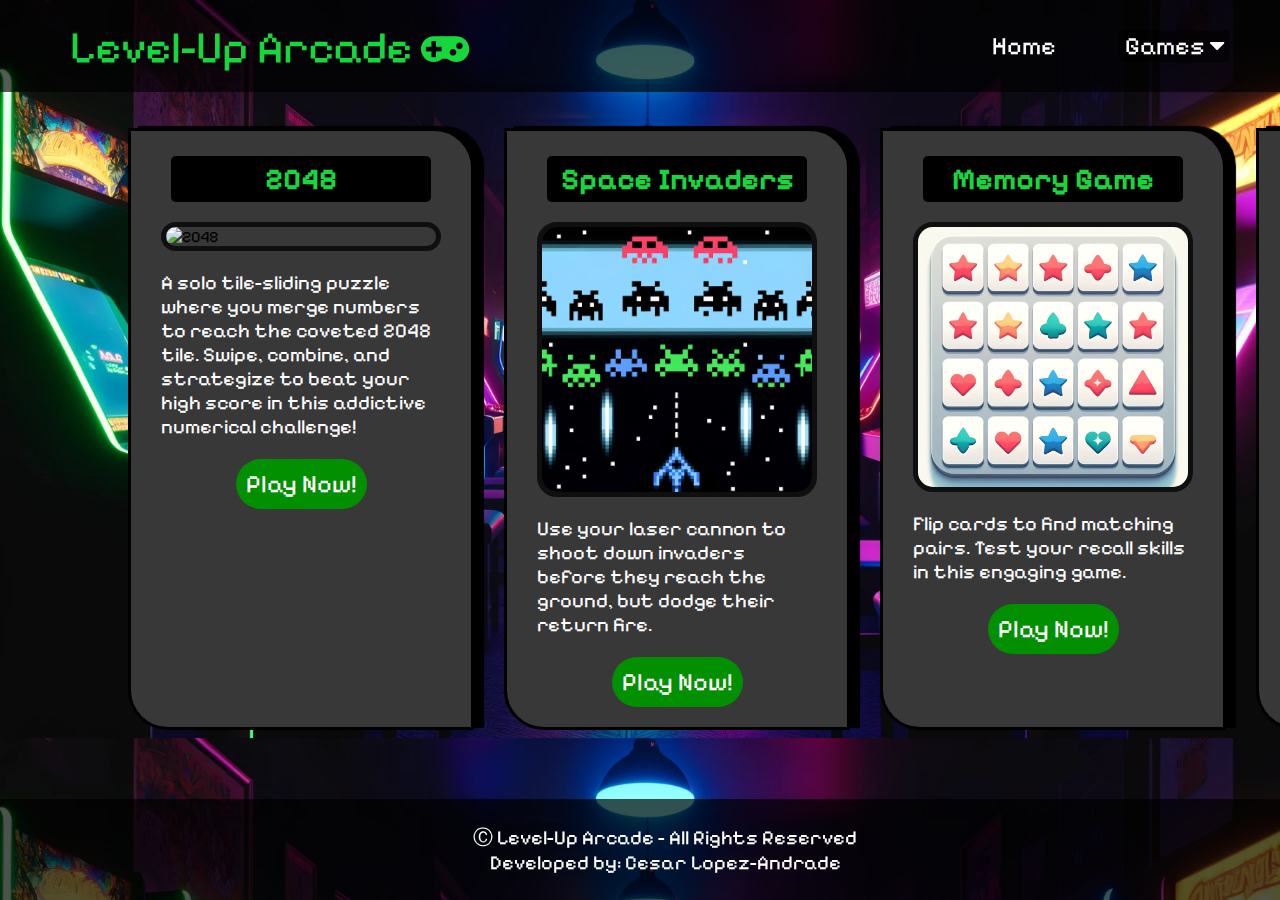
==== index.html @ 924eeeef "Created index.html file to properly launch github pages" ====
<!DOCTYPE html>
<html lang="en">
    <head>
        <meta charset="UTF-8">
        <meta name="viewport" content="width=device-width, initial-scale=1.0">
        <title>Home</title>
        <link rel="stylesheet" href="https://cdnjs.cloudflare.com/ajax/libs/font-awesome/4.7.0/css/font-awesome.min.css">
        <link rel="stylesheet" href="./css/style.css">
        <link rel="stylesheet" href="./css/home.css">
    </head>
    <body>
        <header>
            <nav class="desktop-nav">
                <ul>
                    <li id="website-title">Level-Up Arcade <i class="fa fa-gamepad"></i></li>
                    <li><a href="index.html">Home</a></li>
                    <li class="subnav">
                        <button class="subnav-button">Games <i class="fa fa-caret-down"></i></button>
                        <ul class="subnav-content">
                            <li><a href="./pages/space-invaders.html">Space Invaders</a></li>
                            <li><a href="./pages/matching.html">Memory Game</a></li>
                            <li><a href="./pages/tic-tac-toe.html">Tic-Tac-Toe</a></li>
                            <li><a href="./pages/2048.html">2048</a></li>
                        </ul>
                    </li>
                </ul>
            </nav>
        </header>
        <main>
            <section class="game-selection">
                <div class="card-container">
                    <h1 class="game-title">2048</h1>
                    <img class="game-img" src="./images/2048.webp" alt="2048" title="2048 Game!">
                    <p class="game-description">
                        A solo tile-sliding puzzle where you merge numbers to reach the coveted 2048 tile. Swipe, combine, and strategize to beat your high score in this addictive numerical challenge!
                    </p>
                    <a class="home-play-button" href="./pages/2048.html">Play Now!</a>
                </div>

                <div class="card-container">
                    <h1 class="game-title">Space Invaders</h1>
                    <img class="game-img" src="./images/spaceinvaders-logo.png" alt="space-invaders" title="Space Invaders Game!">
                    <p class="game-description">
                        Use your laser cannon to shoot down invaders before they reach the ground, but dodge their return fire.
                    </p>
                    <a class="home-play-button" href="./pages/space-invaders.html">Play Now!</a>
                </div>

                <div class="card-container">
                    <h1 class="game-title">Memory Game</h1>
                    <img class="game-img" src="./images/memorymatching-logo.png" alt="memory-game" title="Memory Card Game!">
                    <p class="game-description">
                        Flip cards to find matching pairs. Test your recall skills in this engaging game. 
                    </p>
                    <a class="home-play-button" href="./pages/matching.html">Play Now!</a>
                </div>
                
                <div class="card-container">
                    <h1 class="game-title">Tic-Tac-Toe</h1>
                    <img class="game-img" src="./images/tictactoe-logo.png" alt="tictactoe" title="Tic-Tac-Toe!">
                    <p class="game-description">
                        Match wits in a fast-paced, classic game of Tic Tac Toe. Outmaneuver and outthink your opponent for victory!
                    </p>
                    <a class="home-play-button" href="./pages/tic-tac-toe.html">Play Now!</a>
                </div>

            </section>
        </main>
        <footer>
            <div id="copyright">
                Ⓒ Level-Up Arcade - All Rights Reserved
                <br>
                Developed by: Cesar Lopez-Andrade
            </div>
        </footer>
    </body>
</html>
---- css/style.css ----
/* -------- GENERAL -------- */
@import url('https://fonts.googleapis.com/css2?family=Pixelify+Sans:wght@400..700&display=swap');
@import url('https://fonts.googleapis.com/css2?family=Fira+Sans:ital,wght@0,100;0,200;0,300;0,400;0,500;0,600;0,700;0,800;0,900;1,100;1,200;1,300;1,400;1,500;1,600;1,700;1,800;1,900&display=swap');
@import url('https://fonts.googleapis.com/css2?family=Jersey+15&display=swap');

html {
  scroll-behavior: smooth;
}

body {
  font-family: "Pixelify Sans", sans-serif;
  background-image: url(../images/background.webp);
  background-size: cover;
  background-position: center;
  margin-left: 10%;
  margin-right: 10%;
  height: 100%;
}

img {
  width: 270px;
  border: 5px solid rgb(15, 15, 15);
  border-radius: 20px;
}

/* -------- ANIMATIONS --------*/
@keyframes glow {
  from {
    text-shadow: 0 0 3px rgb(14, 134, 38), 0 0 8px rgb(14, 134, 38), 0 0 11px rgb(14, 134, 38), 0 0 13px rgb(14, 134, 38), 0 0 16px rgb(14, 134, 38);
  }
  to {
    text-shadow: 0 0 5px rgb(5, 73, 19), 0 0 10px rgb(5, 73, 19), 0 0 12px rgb(5, 73, 19), 0 0 14px rgb(5, 73, 19), 0 0 18px rgb(5, 73, 19);
  }
}

@keyframes gameglow {
  from {
    box-shadow: 0 0 80px rgb(113, 0, 139);
  }
  to {
    box-shadow: 0 0 100px rgb(255, 3, 247);
  }
}

/* -------- NAVBAR -------- */
#website-title {
  color: rgb(22, 216, 61);
  font-family: "Pixelify Sans", sans-serif;
  text-decoration: solid;
  margin-top: -5px;
  font-size: 45px;
  float: left;
  overflow: hidden;
  animation: glow 1s ease-in-out infinite alternate;
}

.desktop-nav {
  background-color: #000000a5;
  padding: 10px;
  overflow: hidden;
  position: fixed;
  top: 0;
  left: 0;
  width: 100%;
  box-sizing: border-box;
  z-index: 1000;
}

.desktop-nav a {
  color: #ffffff;
  text-decoration: none;
  position: relative;
  display: inline-block;
  padding: 5px 0;
  transition: color 0.2s;
}

.desktop-nav a:hover {
  color: rgb(22, 216, 61);
}

a,
a:visited,
a:active,
a:link {
  text-decoration: none;
  font-size: 25px;
  color: white;
}

ul {
  text-align: right;
  font-family: "Pixelify Sans", sans-serif;
}

ul li {
  display: inline-block;
  padding-left: 20px;
  padding-right: 40px;
}

.subnav {
  position: relative;
}

.subnav-button {
  font-family: "Pixelify Sans", sans-serif;
  font-size: 25px;
  background-color: #00000082;
  border: none;
  color: white;
  cursor: pointer;
}

.subnav-content {
  display: none;
  position: fixed;
  text-align: center;
  border-bottom-left-radius: 10px;
  border-bottom-right-radius: 10px;
  padding: 5px;
  background-color: rgb(58, 57, 57);
  z-index: 5;
}

.subnav-content > li a {
  color: white;
  font-size: 20px;
  width: 160px;
  text-decoration: none;
}

.subnav:hover .subnav-content {
  display: flex;
  flex-direction: column;
}

.subnav-content:hover {
  display: flex;
}

/* -------- MOBILE MENU -------- */
.mobile-nav {
  display: none;
}

/* -------- GAME SANDBOX -------- */
.gameContainer {
  padding-top: 130px;
}

.game-heading {
  font-size: 40px;
  margin-bottom: 5px;
  color: rgb(22, 216, 61);
  text-align: center;
}

.game-sandbox {
  width: 50%;
  height: 600px;
  margin: auto;
  border-radius: 10px;
  border: 2px solid black;
  align-items: center;
  overflow: hidden;
  animation: gameglow 1s ease-in-out infinite alternate;
  background-color: rgb(50, 50, 50);
}

/* -------- FOOTER -------- */
footer {
  overflow: hidden;
  position: fixed;
  text-align: center;
  bottom: 0;
  left: 0;
  width: 100%;
  height: auto;
  background: #000000ae;
  padding: 25px;
  z-index: 1000;
}

#copyright {
  color: white;
  font-size: 20px;
}
---- css/home.css ----
/* -------- ANIMATIONS PORTION -------- */
@keyframes slidein {
  0% {
    transform: translateX(-40px);
    opacity: 0;
  }
  100% {
    transform: translateX(0px);
    opacity: 1;
  }
}

/* -------- HOME MAIN SECTION -------- */  
.game-selection {
    padding-top: 120px;
    display: flex;
    flex-direction: row;
    justify-content: space-evenly;
    gap: 30px;
    animation: slidein 2s forwards;
}

.game-title {
    font-size: 30px;
    text-align: center;
    background-color: rgb(0, 0, 0);
    width: 250px;
    padding: 5px;
    border-radius: 5px;
    color: rgb(22, 216, 61);
    animation: glow 1s ease-in-out infinite alternate;
}

.game-description {
    color: white;
    font-size: 20px;
}

.card-container {
    display: flex;
    flex-direction: column;
    align-items: center;
    position: relative;
    width: 300px;
    padding: 5px 30px;
    border-top-right-radius: 40px;
    border-bottom-left-radius: 40px;
    border-style: solid 5px rgb(0, 0, 0);
    border: 3px solid black;
    background-color: rgb(57, 56, 56);
    box-shadow: 10px -2px 1px black;
    transition: transform 0.3s ease-in-out;
}

.home-play-button {
    background-color: rgb(2, 144, 0);
    position: relative;
    border-radius: 200px;
    border-style: none;
    padding: 10px;
    margin-bottom: 15px;
    bottom: 0;
    top: 0;
    z-index: 1000;
    transition: transform 0.3s ease-in-out;
}

.home-play-button:hover {
    transform: translateY(-5px);
}

.card-container:hover {
    transform: scale(1.05);
}
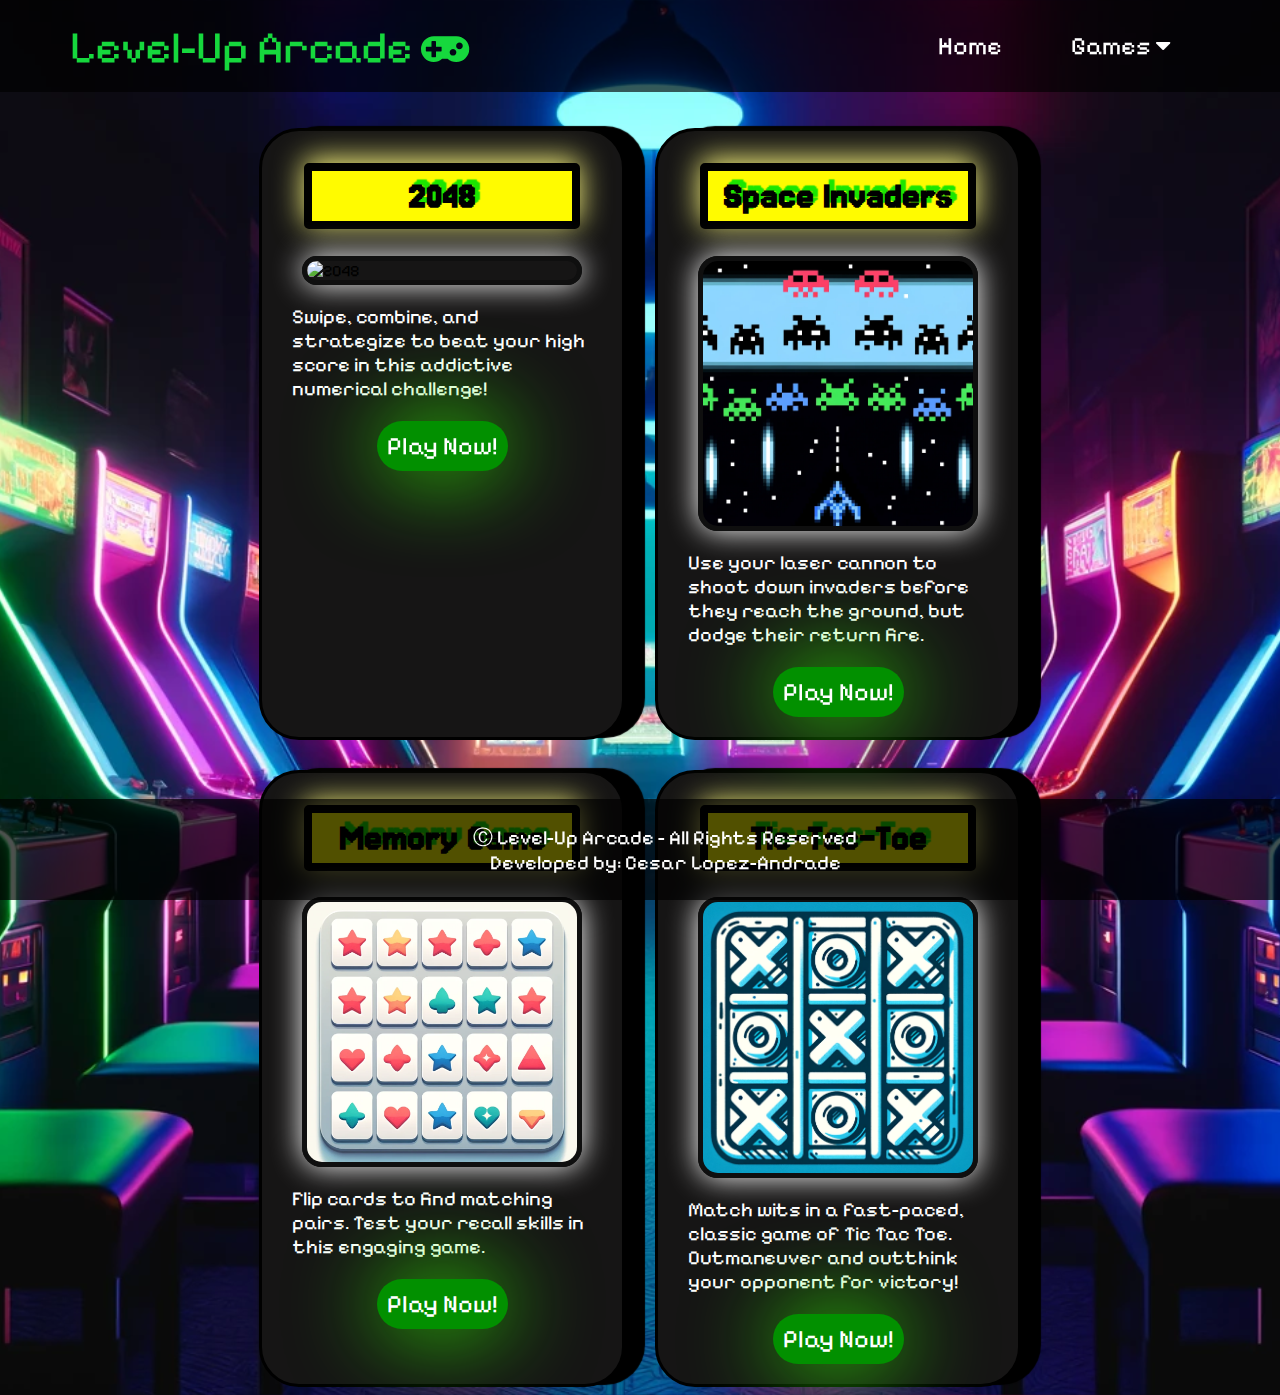
==== commit 84bd8680: "Improved home page - game container now has a wrapper property. prevents screen extension." ====
--- a/index.html
+++ b/index.html
@@ -32,7 +32,7 @@
                     <h1 class="game-title">2048</h1>
                     <img class="game-img" src="./images/2048.webp" alt="2048" title="2048 Game!">
                     <p class="game-description">
-                        A solo tile-sliding puzzle where you merge numbers to reach the coveted 2048 tile. Swipe, combine, and strategize to beat your high score in this addictive numerical challenge!
+                        Swipe, combine, and strategize to beat your high score in this addictive numerical challenge!
                     </p>
                     <a class="home-play-button" href="./pages/2048.html">Play Now!</a>
                 </div>
--- a/css/style.css
+++ b/css/style.css
@@ -17,10 +17,11 @@
   height: 100%;
 }
 
-img {
+.game-img {
   width: 270px;
   border: 5px solid rgb(15, 15, 15);
   border-radius: 20px;
+  box-shadow: 0 0 30px white;
 }
 
 /* -------- ANIMATIONS --------*/
@@ -39,6 +40,15 @@
   }
   to {
     box-shadow: 0 0 100px rgb(255, 3, 247);
+  }
+}
+
+@keyframes screenglow {
+  from {
+    box-shadow: 0 0 10px rgb(0, 0, 0);
+  }
+  to {
+    box-shadow: 0 0 22px rgb(255, 255, 255);
   }
 }
 
@@ -106,9 +116,10 @@
 .subnav-button {
   font-family: "Pixelify Sans", sans-serif;
   font-size: 25px;
-  background-color: #00000082;
+  background-color: #00000000;
   border: none;
   color: white;
+  padding-right: 60px;
   cursor: pointer;
 }
 
@@ -137,11 +148,6 @@
 
 .subnav-content:hover {
   display: flex;
-}
-
-/* -------- MOBILE MENU -------- */
-.mobile-nav {
-  display: none;
 }
 
 /* -------- GAME SANDBOX -------- */
@@ -185,4 +191,171 @@
 #copyright {
   color: white;
   font-size: 20px;
+}
+
+
+/* -------- RESPONSIVE PORTION -------- */
+@media only screen and (max-width: 1024px) {
+  body {
+    margin-left: 10%;
+    margin-right: 10%;
+  }
+  .game-img {
+    width: 80%;
+    height: auto;
+  }
+  #website-title {
+    margin-top: 0px;
+    font-size: 40px;
+  }
+  .desktop-nav {
+    padding: 5px;
+  }
+  .desktop-nav a {
+    padding: 5px 0;
+  }
+  a,
+  a:visited,
+  a:active,
+  a:link {
+    font-size: 40px;
+  }
+  ul li {
+    padding-left: 10px;
+    padding-right: 20px;
+  }
+  .subnav-button {
+    font-size: 40px;
+    padding-right: 5px;
+  }
+  .subnav-content {
+    padding: 20px;
+  }
+  .subnav-content > li a {
+    font-size: 30px;
+    width: 150px;
+  }
+  .gameContainer {
+    padding-top: 130px;
+    padding-bottom: 120px;
+  }
+  .game-heading {
+    font-size: 40px;
+    margin-bottom: 5px;
+    color: rgb(22, 216, 61);
+    text-align: center;
+  }
+  .game-sandbox {
+    width: 100%;
+    height: 600px;
+    margin: auto;
+    border-radius: 10px;
+    border: 2px solid black;
+    align-items: center;
+    overflow: hidden;
+    animation: gameglow 1s ease-in-out infinite alternate;
+    background-color: rgb(50, 50, 50);
+  } 
+  footer {
+    overflow: hidden;
+    text-align: center;
+    bottom: -200px;
+    left: 0;
+    width: 100%;
+    height: auto;
+    background: #000000ae;
+    padding: 10px;
+  }
+  
+  #copyright {
+    color: white;
+    font-size: 30px;
+  }
+  
+}
+
+
+@media only screen and (max-width: 768px) {
+  body {
+    margin-left: 3%;
+    margin-right: 3%;
+  }
+  .game-img {
+    width: 80%;
+    height: auto;
+  }
+  #website-title {
+    margin-top: -5px;
+    font-size: 30px;
+  }
+  .desktop-nav {
+    padding: 5px;
+  }
+  .desktop-nav a {
+    padding: 5px 0;
+  }
+  a,
+  a:visited,
+  a:active,
+  a:link {
+    font-size: 25px;
+  }
+  ul li {
+    padding-left: 10px;
+    padding-right: 20px;
+  }
+  .subnav-button {
+    font-size: 25px;
+    padding-right: 5px;
+  }
+  .subnav-content {
+    padding: 5px;
+  }
+  .subnav-content > li a {
+    font-size: 15px;
+    width: 100%;
+  }
+  .gameContainer {
+    padding-top: 130px;
+  }
+  .game-heading {
+    font-size: 40px;
+    margin-bottom: 5px;
+    color: rgb(22, 216, 61);
+    text-align: center;
+  }
+  .game-sandbox {
+    width: 100%;
+    height: 550px;
+    margin: auto;
+    border-radius: 10px;
+    border: 2px solid black;
+    align-items: center;
+    overflow: hidden;
+    animation: gameglow 1s ease-in-out infinite alternate;
+    background-color: rgb(50, 50, 50);
+  } 
+  footer {
+    overflow: hidden;
+    text-align: center;
+    bottom: -200px;
+  }
+}
+
+@media only screen and (max-width: 425px) {
+  #website-title {
+    margin-top: -5px;
+    font-size: 35px;
+  }
+  .game-sandbox {
+    width: 100%;
+    height: 650px;
+    margin: auto;
+    border-radius: 10px;
+    border: 2px solid black;
+    align-items: center;
+    overflow: hidden;
+    animation: gameglow 1s ease-in-out infinite alternate;
+    background-color: rgb(50, 50, 50);
+  } 
 }--- a/css/home.css
+++ b/css/home.css
@@ -1,3 +1,7 @@
+/* 
+    All images on this page were generated by OpenAI's DALL-E.
+*/
+
 /* -------- ANIMATIONS PORTION -------- */
 @keyframes slidein {
   0% {
@@ -10,25 +14,37 @@
   }
 }
 
+@keyframes gameglow {
+    from {
+      box-shadow: 0 0 10px rgb(70, 0, 83);
+    }
+    to {
+      box-shadow: 0 0 22px rgb(212, 0, 255);
+    }
+  }
+
 /* -------- HOME MAIN SECTION -------- */  
 .game-selection {
     padding-top: 120px;
     display: flex;
-    flex-direction: row;
-    justify-content: space-evenly;
+    flex-wrap: wrap;
+    justify-content: center;
     gap: 30px;
     animation: slidein 2s forwards;
 }
 
 .game-title {
-    font-size: 30px;
+    font-family: "Jersey 15", sans-serif;
+    font-size: 40px;
     text-align: center;
-    background-color: rgb(0, 0, 0);
+    border: 8px solid black;
+    background-color: rgb(255, 251, 0);
+    text-shadow: 5px -5px 1px rgb(27, 230, 0);
     width: 250px;
     padding: 5px;
     border-radius: 5px;
-    color: rgb(22, 216, 61);
-    animation: glow 1s ease-in-out infinite alternate;
+    color: rgb(0, 0, 0);
+    box-shadow: 0 -4px 30px rgb(255, 251, 126);
 }
 
 .game-description {
@@ -43,12 +59,10 @@
     position: relative;
     width: 300px;
     padding: 5px 30px;
-    border-top-right-radius: 40px;
-    border-bottom-left-radius: 40px;
-    border-style: solid 5px rgb(0, 0, 0);
-    border: 3px solid black;
-    background-color: rgb(57, 56, 56);
-    box-shadow: 10px -2px 1px black;
+    border-radius: 40px;
+    border: 3px solid rgb(0, 0, 0);
+    background-color: rgb(22, 21, 21);
+    box-shadow: 20px -2px 1px rgb(0, 0, 0);
     transition: transform 0.3s ease-in-out;
 }
 
@@ -62,16 +76,87 @@
     bottom: 0;
     top: 0;
     z-index: 1000;
+    box-shadow: 0 0 90px rgb(51, 255, 0);
     transition: transform 0.3s ease-in-out;
-}
-
-.home-play-button:hover {
-    transform: translateY(-5px);
 }
 
 .card-container:hover {
     transform: scale(1.05);
 }
 
+/* -------- RESPONSIVE PORTION -------- */
+@media only screen and (max-width: 1024px) {
+    p{
+        padding: 50px;
+    }
+    .card-container{
+        padding: 5px;
+        box-shadow: none;
+    }
+    .game-selection {
+        padding-bottom: 120px;
+        flex-direction: column;
+        gap: 60px;
+    }
+    .game-title {
+        font-size: 90px;
+        width: 75%;
+        padding: 5px;
+    }
+    .game-description {
+        color: white;
+        font-size: 40px;
+        margin-top: -20px;
+    }
+    .card-container {
+        width: 100%;
+        padding: 5px 15px;
+    }
+    .home-play-button {
+        margin-top: -20px;
+        width: 70%;
+        text-align: center;
+        padding: 30px 60px;
+        font-size: 30px;
+        margin-bottom: 15px;
+    }
+}
 
 
+@media only screen and (max-width: 768px) {
+    p{
+        padding: 50px;
+    }
+    .card-container{
+        padding: 5px;
+        margin-right: 10px;
+        box-shadow: none;
+    }
+    .game-selection {
+        padding-bottom: 120px;
+        flex-direction: column;
+        gap: 60px;
+    }
+    .game-title {
+        font-size: 45px;
+        width: 50%;
+        padding: 5px;
+    }
+    .game-description {
+        color: white;
+        font-size: 30px;
+        margin-top: -20px;
+    }
+    .card-container {
+        width: 100%;
+        padding: 5px 30px;
+    }
+    .home-play-button {
+        margin-top: -20px;
+        width: 40%;
+        text-align: center;
+        padding: 30px 60px;
+        font-size: 80px;
+        margin-bottom: 15px;
+    }
+}
